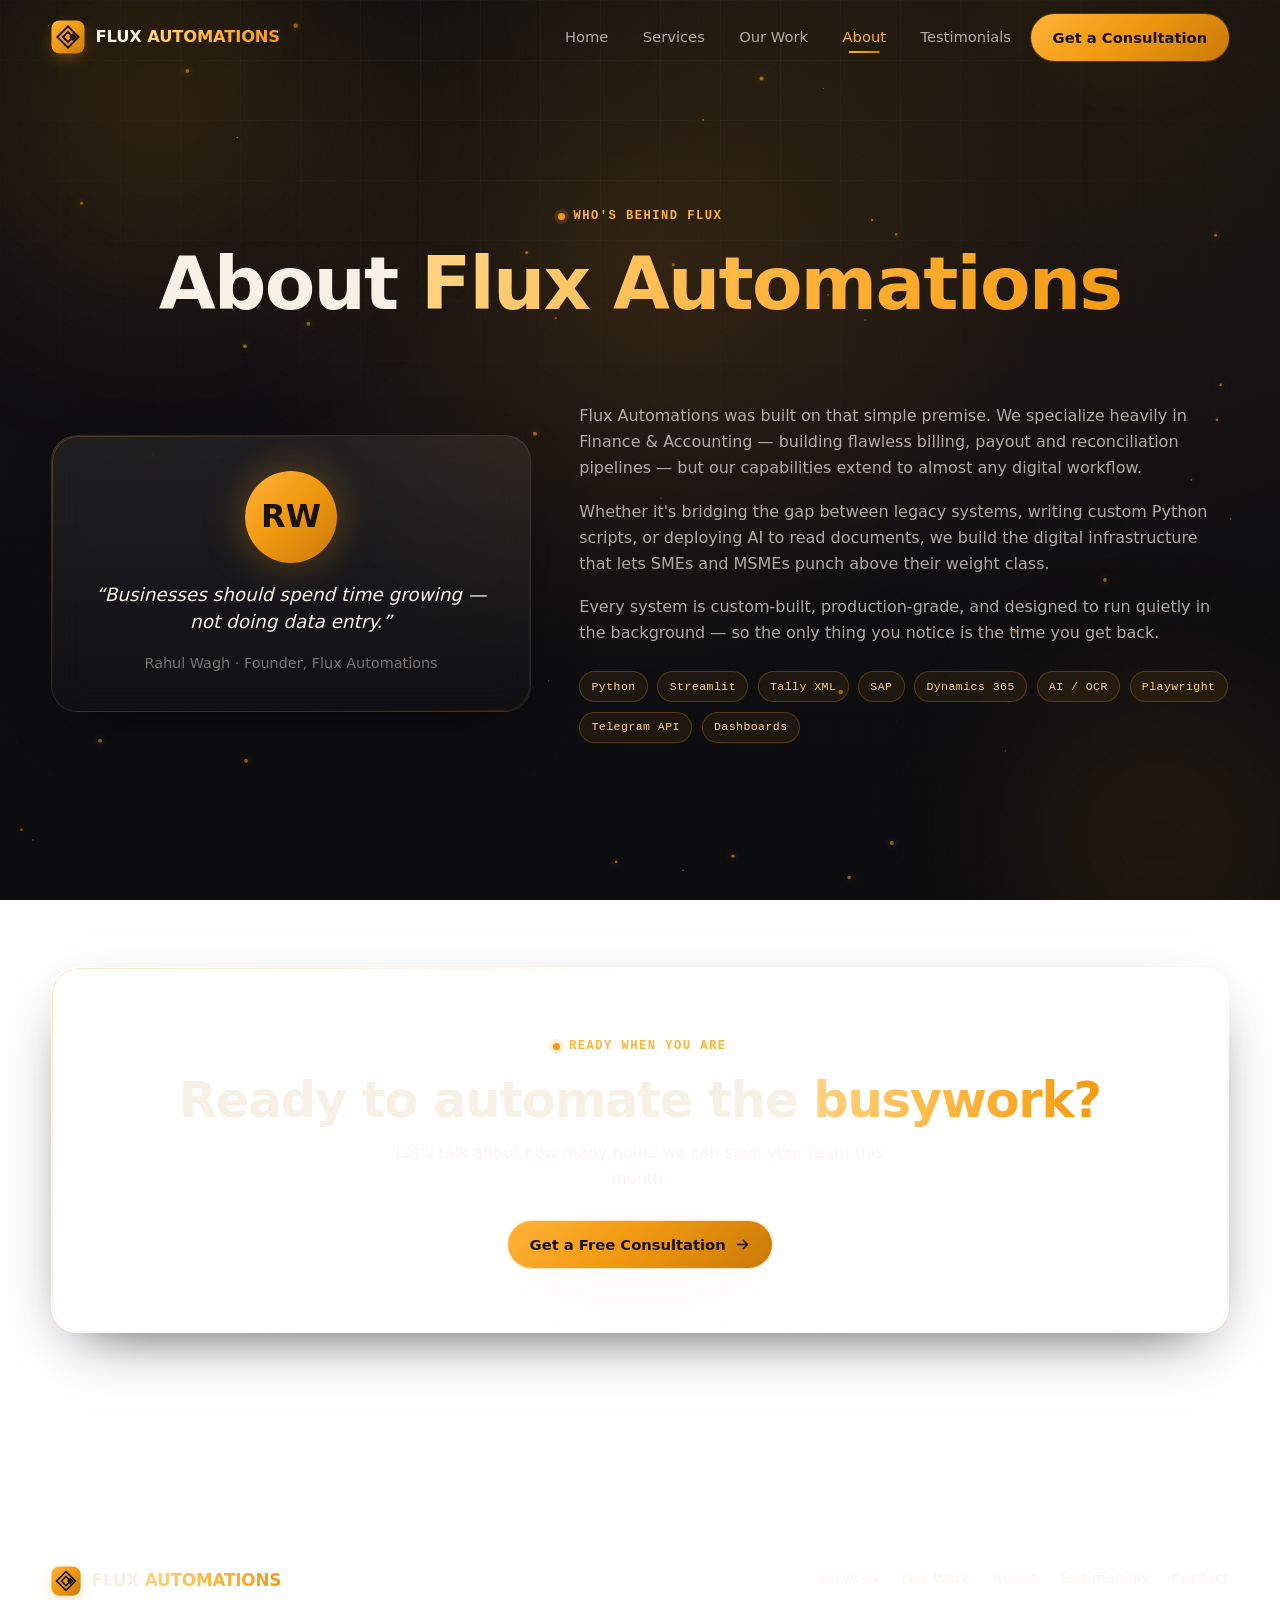
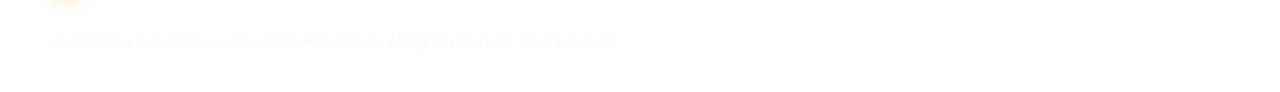
==== about.html @ fd895075 "Update website changes" ====
<!DOCTYPE html>
<html lang="en">
<head>
<meta charset="UTF-8">
<meta name="viewport" content="width=device-width, initial-scale=1.0">
<title>About | Flux Automations</title>
<meta name="description" content="Flux Automations builds finance and ERP automation for SMEs and MSMEs. Founded by Rahul Wagh, Mumbai.">
<meta name="theme-color" content="#0c0d0f">
<link rel="icon" type="image/png" href="assets/logo.png">
<link rel="stylesheet" href="assets/styles.css">
</head>
<body>
<svg width="0" height="0" style="position:absolute" aria-hidden="true">
  <defs>
    <linearGradient id="fluxGrad" x1="0%" y1="0%" x2="100%" y2="100%">
      <stop offset="0%" stop-color="#ffb238"/>
      <stop offset="45%" stop-color="#f29a11"/>
      <stop offset="100%" stop-color="#c97908"/>
    </linearGradient>
  </defs>
</svg>
<a class="skip-link" href="#main">Skip to content</a>

<div id="preloader" aria-hidden="true">
  <svg class="pre-mark" viewBox="0 0 160 160" role="img" aria-label="Flux loading">
    <path d="M80 12 L148 80 L80 148 L12 80 Z"></path>
    <path d="M80 44 L116 80 L80 116 L44 80 Z"></path>
    <path d="M116 62 L134 80 L116 98 L98 80 Z"></path>
  </svg>
</div>

<div class="bg-fx" aria-hidden="true">
  <div class="bg-grid"></div>
  <div class="bg-blob b1"></div>
  <div class="bg-blob b2"></div>
  <div class="bg-noise"></div>
</div>
<canvas id="embers" aria-hidden="true"></canvas>

<header class="nav">
  <div class="nav-inner">
    <a class="brand" href="index.html" aria-label="Flux Automations home">
      <svg class="mark-svg" viewBox="0 0 160 160" role="img" aria-label="Flux Automations mark">
        <rect x="2" y="2" width="156" height="156" rx="34" fill="url(#fluxGrad)"></rect>
        <g fill="none" stroke="#1a1205" stroke-width="9" stroke-linejoin="miter">
          <path d="M80 30 L130 80 L80 130 L30 80 Z"></path>
          <path d="M80 56 L104 80 L80 104 L56 80 Z"></path>
          <path d="M104 68 L116 80 L104 92 L92 80 Z"></path>
        </g>
      </svg>
      <span class="bn">FLUX <b>AUTOMATIONS</b></span>
    </a>
    <button class="nav-toggle" aria-label="Toggle menu" aria-expanded="false">
      <span></span><span></span><span></span>
    </button>
    <nav class="nav-links" aria-label="Primary">
      <a class="nl" href="index.html">Home</a>
      <a class="nl" href="services.html">Services</a>
      <a class="nl" href="work.html">Our Work</a>
      <a class="nl" href="about.html">About</a>
      <a class="nl" href="testimonials.html">Testimonials</a>
      <a class="btn btn-primary" data-magnetic href="contact.html">Get a Consultation</a>
    </nav>
  </div>
</header>

<main id="main">
  <section class="page-hero">
    <div class="container">
      <span class="eyebrow" data-reveal>Who's behind Flux</span>
      <h1 data-reveal>About <span class="grad-text">Flux Automations</span></h1>
    </div>
  </section>
  <section class="section" style="padding-top:1rem">
    <div class="container about-grid">
      <div class="glass tilt founder" data-reveal>
        <span class="spot"></span>
        <div class="avatar">RW</div>
        <p class="quote">&ldquo;Businesses should spend time growing — not doing data entry.&rdquo;</p>
        <p class="who">Rahul Wagh &middot; Founder, Flux Automations</p>
      </div>
      <div class="about-body" data-reveal data-delay="1">
        <p>Flux Automations was built on that simple premise. We specialize heavily in Finance &amp; Accounting — building flawless billing, payout and reconciliation pipelines — but our capabilities extend to almost any digital workflow.</p>
        <p>Whether it's bridging the gap between legacy systems, writing custom Python scripts, or deploying AI to read documents, we build the digital infrastructure that lets SMEs and MSMEs punch above their weight class.</p>
        <p>Every system is custom-built, production-grade, and designed to run quietly in the background — so the only thing you notice is the time you get back.</p>
        <div class="about-pills"><span class="chip">Python</span><span class="chip">Streamlit</span><span class="chip">Tally XML</span><span class="chip">SAP</span><span class="chip">Dynamics 365</span><span class="chip">AI / OCR</span><span class="chip">Playwright</span><span class="chip">Telegram API</span><span class="chip">Dashboards</span></div>
      </div>
    </div>
  </section>
  
<section class="section">
  <div class="container">
    <div class="glass tilt cta-strip" data-reveal>
      <span class="spot"></span>
      <span class="eyebrow">Ready when you are</span>
      <h2>Ready to automate the <span class="grad-text">busywork?</span></h2>
      <p>Let's talk about how many hours we can save your team this month.</p>
      <a class="btn btn-primary" data-magnetic href="contact.html">Get a Free Consultation <svg viewBox="0 0 24 24" fill="none" stroke="currentColor" stroke-width="2.2" stroke-linecap="round" stroke-linejoin="round"><path d="M5 12h14M13 6l6 6-6 6"/></svg></a>
    </div>
  </div>
</section>

</main>

<footer class="footer">
  <div class="container">
    <div class="footer-grid">
      <a class="brand" href="index.html">
        <svg class="mark-svg" viewBox="0 0 160 160" role="img" aria-label="Flux Automations mark">
        <rect x="2" y="2" width="156" height="156" rx="34" fill="url(#fluxGrad)"></rect>
        <g fill="none" stroke="#1a1205" stroke-width="9" stroke-linejoin="miter">
          <path d="M80 30 L130 80 L80 130 L30 80 Z"></path>
          <path d="M80 56 L104 80 L80 104 L56 80 Z"></path>
          <path d="M104 68 L116 80 L104 92 L92 80 Z"></path>
        </g>
      </svg>
        <span class="bn">FLUX <b>AUTOMATIONS</b></span>
      </a>
      <nav class="footer-links" aria-label="Footer">
        <a href="services.html">Services</a>
        <a href="work.html">Our Work</a>
        <a href="about.html">About</a>
        <a href="testimonials.html">Testimonials</a>
        <a href="contact.html">Contact</a>
      </nav>
    </div>
    <p class="footer-copy">&copy; 2026 Flux Automations. Proprietor: Rahul Wagh. All rights reserved. &middot; Mumbai, India</p>
  </div>
</footer>
<script src="assets/app.js"></script>
</body>
</html>
---- assets/styles.css ----
/* ============================================================
   FLUX AUTOMATIONS — shared design system
   Palette: strictly logo-led (amber #f29a11 + charcoal #2f3138 + cream)
   No frameworks, no external deps. Vanilla + composited animation only.
   ============================================================ */

:root {
  /* ink / charcoal stack */
  --ink-0: #0c0d0f;
  --ink-1: #131417;
  --ink-2: #1a1c20;
  --ink-3: #23262b;
  --charcoal: #2f3138;

  /* cream text */
  --cream: #f6f0e5;
  --cream-dim: rgba(246, 240, 229, 0.68);
  --cream-faint: rgba(246, 240, 229, 0.44);

  /* amber — the brand spine */
  --amber: #f29a11;
  --amber-bright: #ffb238;
  --amber-soft: #ffd384;
  --amber-deep: #c97908;
  --amber-ink: #1a1205;

  /* glass */
  --glass: rgba(255, 255, 255, 0.055);
  --glass-2: rgba(255, 255, 255, 0.085);
  --glass-3: rgba(255, 255, 255, 0.12);
  --glass-amber: rgba(242, 154, 17, 0.08);
  --border: rgba(255, 255, 255, 0.09);
  --border-amber: rgba(242, 154, 17, 0.26);
  --border-amber-hot: rgba(242, 154, 17, 0.55);

  /* gradients */
  --grad-amber: linear-gradient(135deg, var(--amber-bright) 0%, var(--amber) 45%, var(--amber-deep) 100%);
  --grad-text: linear-gradient(100deg, var(--amber-soft) 0%, var(--amber-bright) 55%, var(--amber) 100%);
  --grad-panel: linear-gradient(180deg, rgba(255, 255, 255, 0.07), rgba(255, 255, 255, 0.015));

  /* radii */
  --r-sm: 10px;
  --r-md: 18px;
  --r-lg: 26px;
  --r-xl: 36px;
  --r-pill: 999px;

  /* shadow */
  --sh-card: 0 22px 60px -30px rgba(0, 0, 0, 0.85);
  --sh-amber: 0 0 0 1px rgba(242, 154, 17, 0.22), 0 26px 60px -22px rgba(242, 154, 17, 0.4);
  --sh-glow: 0 0 40px rgba(242, 154, 17, 0.35);

  --ease: cubic-bezier(.16, 1, .3, 1);
  --ease-soft: cubic-bezier(.33, 1, .68, 1);

  --font-display: "SF Pro Display", "Segoe UI Variable", "Segoe UI", system-ui, Roboto, Helvetica, Arial, sans-serif;
  --font-body: system-ui, "Segoe UI", Roboto, Helvetica, Arial, sans-serif;
  --font-mono: "SF Mono", "Cascadia Code", "Roboto Mono", Consolas, monospace;

  --mx: 50vw;
  --my: 30vh;
  --scroll: 0;
}

*, *::before, *::after { box-sizing: border-box; margin: 0; padding: 0; }

html { scroll-behavior: smooth; }

body {
  min-height: 100dvh;
  font-family: var(--font-body);
  color: var(--cream);
  line-height: 1.62;
  -webkit-font-smoothing: antialiased;
  -moz-osx-font-smoothing: grayscale;
  overflow-x: hidden;
  cursor: none;
  background:
    radial-gradient(680px circle at var(--mx) var(--my), rgba(242, 154, 17, 0.13), transparent 60%),
    radial-gradient(1200px circle at 82% -4%, rgba(242, 154, 17, 0.10), transparent 55%),
    linear-gradient(180deg, var(--ink-0) 0%, #100f12 40%, var(--ink-0) 100%);
  background-attachment: fixed;
}

img { max-width: 100%; display: block; }
a { color: inherit; text-decoration: none; }
ul { list-style: none; }
button { font: inherit; cursor: none; border: none; background: none; color: inherit; }

:focus-visible { outline: 2px solid var(--amber); outline-offset: 3px; border-radius: 6px; }

@media (hover: none), (pointer: coarse) {
  body, button, a { cursor: auto; }
}

::selection { background: rgba(242, 154, 17, 0.32); color: #fff; }

/* ---------- background field ---------- */
.bg-fx { position: fixed; inset: 0; z-index: -2; overflow: hidden; pointer-events: none; }
.bg-grid {
  position: absolute; inset: 0;
  background-image:
    linear-gradient(rgba(255, 255, 255, 0.028) 1px, transparent 1px),
    linear-gradient(90deg, rgba(255, 255, 255, 0.028) 1px, transparent 1px);
  background-size: 60px 60px;
  -webkit-mask-image: radial-gradient(ellipse 90% 70% at 50% 4%, #000 14%, transparent 80%);
  mask-image: radial-gradient(ellipse 90% 70% at 50% 4%, #000 14%, transparent 80%);
}
.bg-noise {
  position: absolute; inset: 0; opacity: 0.06; mix-blend-mode: soft-light;
  background-image: radial-gradient(rgba(255, 255, 255, 0.6) 0.6px, transparent 0.7px);
  background-size: 11px 11px;
}
.bg-blob {
  position: absolute; border-radius: 50%; filter: blur(80px); opacity: 0.5;
  background: radial-gradient(circle, rgba(242, 154, 17, 0.4), transparent 70%);
  transform: translateY(calc(var(--scroll) * -60px));
}
.bg-blob.b1 { width: 560px; height: 560px; top: -180px; left: -120px; }
.bg-blob.b2 { width: 440px; height: 440px; bottom: -160px; right: -100px; opacity: 0.35; }

/* embers canvas */
#embers { position: fixed; inset: 0; z-index: -1; pointer-events: none; }

/* ---------- custom cursor ---------- */
.cursor-dot, .cursor-ring {
  position: fixed; top: 0; left: 0; pointer-events: none; z-index: 9999;
  opacity: 0; will-change: transform;
  transition: opacity .25s var(--ease), width .25s var(--ease), height .25s var(--ease),
              border-color .25s var(--ease), background .25s var(--ease);
}
.cursor-dot {
  width: 8px; height: 8px; margin: -4px 0 0 -4px; border-radius: 50%;
  background: var(--amber-soft); box-shadow: 0 0 16px rgba(242, 154, 17, 0.9);
}
.cursor-ring {
  width: 42px; height: 42px; margin: -21px 0 0 -21px; border-radius: 50%;
  border: 1px solid rgba(242, 154, 17, 0.45);
  background: radial-gradient(circle, rgba(242, 154, 17, 0.1), transparent 70%);
  backdrop-filter: blur(2px);
}
.cursor-on .cursor-dot, .cursor-on .cursor-ring { opacity: 1; }
.cursor-hover .cursor-ring {
  width: 68px; height: 68px; margin: -34px 0 0 -34px;
  border-color: var(--border-amber-hot);
  background: radial-gradient(circle, rgba(242, 154, 17, 0.18), transparent 70%);
}
.cursor-press .cursor-ring { width: 34px; height: 34px; margin: -17px 0 0 -17px; }

/* ---------- preloader ---------- */
#preloader {
  position: fixed; inset: 0; z-index: 10000; display: grid; place-items: center;
  background: var(--ink-0); transition: opacity .7s var(--ease), visibility .7s;
}
#preloader.done { opacity: 0; visibility: hidden; }
.pre-mark { width: 96px; height: 96px; }
.pre-mark path { fill: none; stroke: var(--amber); stroke-width: 7; stroke-linejoin: miter;
  stroke-dasharray: 600; stroke-dashoffset: 600; animation: draw 1.4s var(--ease) forwards; }
.pre-mark path:nth-child(2) { animation-delay: .18s; }
.pre-mark path:nth-child(3) { animation-delay: .34s; }
@keyframes draw { to { stroke-dashoffset: 0; } }

/* ---------- skip link ---------- */
.skip-link {
  position: absolute; left: -999px; top: 0; z-index: 10001;
  background: var(--amber); color: var(--amber-ink); padding: .7rem 1.2rem;
  border-radius: 0 0 8px 0; font-weight: 800;
}
.skip-link:focus { left: 0; }

/* ---------- nav ---------- */
.nav {
  position: fixed; top: 0; left: 0; right: 0; z-index: 900;
  transition: transform .45s var(--ease), background .4s var(--ease), backdrop-filter .4s var(--ease), border-color .4s;
  border-bottom: 1px solid transparent;
}
.nav.scrolled {
  background: rgba(12, 13, 15, 0.62);
  backdrop-filter: blur(18px) saturate(140%);
  -webkit-backdrop-filter: blur(18px) saturate(140%);
  border-bottom-color: var(--border);
}
.nav.hide { transform: translateY(-110%); }
.nav-inner {
  width: 92%; max-width: 1200px; margin: 0 auto;
  height: 74px; display: flex; align-items: center; justify-content: space-between;
}
.brand { display: flex; align-items: center; gap: .65rem; font-family: var(--font-display); font-weight: 800; letter-spacing: -.01em; }
.brand .mark-svg { width: 34px; height: 34px; border-radius: 9px; box-shadow: 0 6px 18px -6px rgba(242, 154, 17, .6); flex: 0 0 auto; }
.footer .brand .mark-svg { width: 30px; height: 30px; }
.brand .bn { font-size: 1.02rem; }
.brand .bn b { background: var(--grad-text); -webkit-background-clip: text; background-clip: text; color: transparent; }
.nav-links { display: flex; align-items: center; gap: .35rem; }
.nav-links a.nl {
  position: relative; padding: .5rem .9rem; border-radius: var(--r-pill);
  font-size: .92rem; color: var(--cream-dim); font-weight: 500;
  transition: color .25s var(--ease), background .25s var(--ease);
}
.nav-links a.nl::after {
  content: ""; position: absolute; left: 50%; bottom: 4px; width: 0; height: 2px;
  background: var(--grad-amber); border-radius: 2px; transform: translateX(-50%);
  transition: width .3s var(--ease);
}
.nav-links a.nl:hover { color: var(--cream); }
.nav-links a.nl:hover::after, .nav-links a.nl.active::after { width: 42%; }
.nav-links a.nl.active { color: var(--amber-bright); }

.btn {
  display: inline-flex; align-items: center; justify-content: center; gap: .5rem;
  font-weight: 700; border-radius: var(--r-pill); padding: .72rem 1.35rem;
  font-size: .92rem; position: relative; will-change: transform;
  transition: transform .25s var(--ease), box-shadow .3s var(--ease), background .3s var(--ease);
}
.btn-primary { background: var(--grad-amber); color: var(--amber-ink); box-shadow: var(--sh-amber); }
.btn-primary:hover { box-shadow: 0 0 0 1px rgba(242, 154, 17, .4), 0 30px 70px -20px rgba(242, 154, 17, .65); }
.btn-ghost { background: var(--glass); border: 1px solid var(--border-amber); color: var(--cream);
  backdrop-filter: blur(10px); -webkit-backdrop-filter: blur(10px); }
.btn-ghost:hover { background: var(--glass-2); border-color: var(--border-amber-hot); }
.btn svg { width: 17px; height: 17px; }

.nav-toggle { display: none; width: 44px; height: 44px; border-radius: 12px;
  border: 1px solid var(--border); background: var(--glass); position: relative; }
.nav-toggle span { position: absolute; left: 11px; right: 11px; height: 2px; background: var(--cream);
  border-radius: 2px; transition: transform .3s var(--ease), opacity .3s var(--ease); }
.nav-toggle span:nth-child(1) { top: 15px; }
.nav-toggle span:nth-child(2) { top: 21px; }
.nav-toggle span:nth-child(3) { top: 27px; }
.nav-toggle.open span:nth-child(1) { transform: translateY(6px) rotate(45deg); }
.nav-toggle.open span:nth-child(2) { opacity: 0; }
.nav-toggle.open span:nth-child(3) { transform: translateY(-6px) rotate(-45deg); }

/* ---------- layout helpers ---------- */
.container { width: 92%; max-width: 1200px; margin: 0 auto; }
.section { position: relative; padding: 7rem 0; }
main { padding-top: 74px; }

.eyebrow {
  display: inline-flex; align-items: center; gap: .55rem; font-family: var(--font-mono);
  font-size: .76rem; font-weight: 600; letter-spacing: .12em; text-transform: uppercase;
  color: var(--amber-bright); margin-bottom: 1.1rem;
}
.eyebrow::before { content: ""; width: 7px; height: 7px; border-radius: 50%;
  background: var(--amber); box-shadow: 0 0 0 4px rgba(242, 154, 17, .16); }

h1, h2, h3, h4 { font-family: var(--font-display); line-height: 1.08; font-weight: 800; letter-spacing: -.025em; }
h1 { font-size: clamp(2.6rem, 6vw, 5rem); }
h2 { font-size: clamp(2rem, 4vw, 3.1rem); }
h3 { font-size: 1.3rem; font-weight: 700; letter-spacing: -.01em; }
p { color: var(--cream-dim); }
.grad-text { background: var(--grad-text); -webkit-background-clip: text; background-clip: text; color: transparent; }
.lede { font-size: clamp(1.05rem, 1.6vw, 1.25rem); color: var(--cream-dim); max-width: 640px; }
.section-head { max-width: 680px; margin-bottom: 3.5rem; }
.section-head.center { margin: 0 auto 3.5rem; text-align: center; }

/* ---------- glass card ---------- */
.glass {
  position: relative; background: var(--grad-panel); border: 1px solid var(--border);
  border-radius: var(--r-lg); backdrop-filter: blur(16px) saturate(130%);
  -webkit-backdrop-filter: blur(16px) saturate(130%); box-shadow: var(--sh-card);
  overflow: hidden;
}
.glass::before {
  content: ""; position: absolute; inset: 0; border-radius: inherit; padding: 1px; pointer-events: none;
  background: linear-gradient(135deg, rgba(242, 154, 17, .35), transparent 40%, transparent 70%, rgba(242, 154, 17, .18));
  -webkit-mask: linear-gradient(#000 0 0) content-box, linear-gradient(#000 0 0);
  -webkit-mask-composite: xor; mask-composite: exclude; opacity: .8;
}
/* spotlight that follows cursor inside card */
.glass .spot {
  position: absolute; inset: 0; border-radius: inherit; opacity: 0; pointer-events: none;
  background: radial-gradient(360px circle at var(--lx, 50%) var(--ly, 50%), rgba(242, 154, 17, .16), transparent 60%);
  transition: opacity .4s var(--ease);
}
.glass:hover .spot { opacity: 1; }

/* tilt wrapper */
.tilt { transform-style: preserve-3d; transition: transform .4s var(--ease); will-change: transform; }

/* ---------- reveal ---------- */
[data-reveal] { opacity: 0; transform: translateY(26px); transition: opacity .8s var(--ease), transform .8s var(--ease); }
[data-reveal].in { opacity: 1; transform: none; }
[data-reveal][data-delay="1"] { transition-delay: .08s; }
[data-reveal][data-delay="2"] { transition-delay: .16s; }
[data-reveal][data-delay="3"] { transition-delay: .24s; }
[data-reveal][data-delay="4"] { transition-delay: .32s; }

/* ---------- footer ---------- */
.footer { border-top: 1px solid var(--border); padding: 3.5rem 0 2.5rem; margin-top: 4rem; position: relative; }
.footer-grid { display: flex; flex-wrap: wrap; gap: 2rem; justify-content: space-between; align-items: flex-start; }
.footer .brand .bn { font-size: 1.05rem; }
.footer-links { display: flex; flex-wrap: wrap; gap: 1.4rem; }
.footer-links a { color: var(--cream-dim); font-size: .92rem; transition: color .25s; }
.footer-links a:hover { color: var(--amber-bright); }
.footer-copy { margin-top: 2.2rem; color: var(--cream-faint); font-size: .82rem; }

/* ---------- chips ---------- */
.chip { display: inline-flex; align-items: center; gap: .4rem; font-family: var(--font-mono);
  font-size: .72rem; letter-spacing: .04em; padding: .32rem .7rem; border-radius: var(--r-pill);
  background: var(--glass-amber); border: 1px solid var(--border-amber); color: var(--amber-soft); }

/* ---------- page hero (inner pages) ---------- */
.page-hero { padding: 8rem 0 4rem; text-align: center; }
.page-hero h1 { font-size: clamp(2.6rem, 7vw, 4.6rem); }
.page-hero .lede { margin: 1.4rem auto 0; }

/* ---------- responsive ---------- */
@media (max-width: 860px) {
  .nav-toggle { display: block; }
  .nav-links {
    position: fixed; inset: 74px 0 auto 0; flex-direction: column; gap: .25rem;
    padding: 1.2rem 6%; background: rgba(12, 13, 15, 0.95);
    backdrop-filter: blur(20px); -webkit-backdrop-filter: blur(20px);
    border-bottom: 1px solid var(--border);
    transform: translateY(-12px); opacity: 0; pointer-events: none;
    transition: transform .35s var(--ease), opacity .35s var(--ease);
  }
  .nav-links.open { transform: none; opacity: 1; pointer-events: auto; }
  .nav-links a.nl { width: 100%; padding: .85rem 1rem; }
  .nav-links .btn { width: 100%; margin-top: .5rem; }
  .section { padding: 4.5rem 0; }
}

@media (prefers-reduced-motion: reduce) {
  *, *::before, *::after { animation-duration: .01ms !important; animation-iteration-count: 1 !important;
    transition-duration: .01ms !important; scroll-behavior: auto !important; }
  [data-reveal] { opacity: 1; transform: none; }
}

/* ============================================================
   PAGE-SPECIFIC BLOCKS
   ============================================================ */

/* ---------- HOME hero ---------- */
.hero { position: relative; padding: 9.5rem 0 5rem; }
.hero-grid { display: grid; grid-template-columns: 1.05fr .95fr; gap: 3.5rem; align-items: center; }
.hero h1 .line { display: block; overflow: hidden; }
.hero h1 .line > span { display: block; transform: translateY(105%); animation: rise .9s var(--ease) forwards; }
.hero h1 .line:nth-child(2) > span { animation-delay: .12s; }
.hero h1 .line:nth-child(3) > span { animation-delay: .24s; }
@keyframes rise { to { transform: none; } }
.hero .lede { margin: 1.6rem 0 2.2rem; }
.hero-cta { display: flex; flex-wrap: wrap; gap: .9rem; align-items: center; }
.hero-note { margin-top: 1.6rem; font-size: .86rem; color: var(--cream-faint); display: flex; align-items: center; gap: .5rem; }
.hero-note::before { content: ""; width: 6px; height: 6px; border-radius: 50%; background: #36d07a; box-shadow: 0 0 10px #36d07a; }

/* pipeline panel */
.pipe { padding: 1.6rem; }
.pipe-top { display: flex; align-items: center; justify-content: space-between; margin-bottom: 1.3rem; }
.pipe-top .dotrow { display: flex; gap: .4rem; }
.pipe-top .dotrow i { width: 11px; height: 11px; border-radius: 50%; display: block; background: var(--ink-3); }
.pipe-top .dotrow i:first-child { background: var(--amber); }
.pipe-live { font-family: var(--font-mono); font-size: .74rem; color: var(--amber-soft); display: flex; align-items: center; gap: .4rem; }
.pipe-live::before { content: ""; width: 7px; height: 7px; border-radius: 50%; background: var(--amber); box-shadow: 0 0 8px var(--amber); animation: pulse 1.6s infinite; }
@keyframes pulse { 0%, 100% { opacity: 1; } 50% { opacity: .3; } }
.pipe-flow { display: flex; flex-direction: column; gap: .7rem; }
.pipe-row { display: flex; gap: .7rem; }
.pipe-node { flex: 1; display: flex; align-items: center; gap: .6rem; padding: .7rem .85rem; border-radius: var(--r-md);
  background: var(--glass); border: 1px solid var(--border); font-size: .85rem; }
.pipe-node .ic { width: 30px; height: 30px; border-radius: 9px; display: grid; place-items: center; background: var(--glass-amber); color: var(--amber-bright); flex: 0 0 auto; }
.pipe-engine { text-align: center; padding: .85rem; border-radius: var(--r-md); background: var(--grad-amber); color: var(--amber-ink); font-weight: 800; font-family: var(--font-mono); letter-spacing: .05em; box-shadow: var(--sh-glow); }
.pipe-stats { display: flex; gap: .7rem; margin-top: .3rem; }
.pipe-stat { flex: 1; text-align: center; padding: .7rem; border-radius: var(--r-md); background: var(--glass); border: 1px solid var(--border); }
.pipe-stat b { display: block; font-size: 1.25rem; font-family: var(--font-display); color: var(--amber-bright); }
.pipe-stat span { font-size: .72rem; color: var(--cream-faint); }

/* stat band */
.stats-band { display: grid; grid-template-columns: repeat(4, 1fr); gap: 1.2rem; }
.stat-card { padding: 1.8rem 1.4rem; text-align: center; }
.stat-card .num { font-family: var(--font-display); font-size: clamp(2rem, 4vw, 2.8rem); font-weight: 800; color: var(--amber-bright); }
.stat-card .lbl { color: var(--cream-dim); font-size: .9rem; margin-top: .3rem; }

/* services grid */
.svc-grid { display: grid; grid-template-columns: repeat(auto-fit, minmax(280px, 1fr)); gap: 1.4rem; }
.svc-card { padding: 1.8rem; }
.svc-ic { width: 52px; height: 52px; border-radius: 14px; display: grid; place-items: center;
  background: var(--glass-amber); border: 1px solid var(--border-amber); color: var(--amber-bright); margin-bottom: 1.1rem; }
.svc-ic svg { width: 26px; height: 26px; }
.svc-card h3 { margin-bottom: .55rem; }
.svc-card p { font-size: .95rem; }
.svc-card .more { display: inline-flex; align-items: center; gap: .4rem; margin-top: 1.1rem;
  font-family: var(--font-mono); font-size: .8rem; color: var(--amber-bright); }
.svc-card .more svg { width: 15px; height: 15px; transition: transform .3s var(--ease); }
.svc-card:hover .more svg { transform: translateX(4px); }

/* work / case studies */
.work-list { display: flex; flex-direction: column; gap: 1.6rem; }
.work-card { display: grid; grid-template-columns: 90px 1fr; gap: 1.6rem; padding: 2rem; }
.work-card .idx { font-family: var(--font-mono); font-size: 2.6rem; font-weight: 800; color: transparent;
  -webkit-text-stroke: 1.4px var(--border-amber-hot); }
.work-tags { display: flex; flex-wrap: wrap; gap: .5rem; margin-bottom: 1rem; }
.work-card h3 { font-size: 1.5rem; margin-bottom: 1rem; }
.work-block { margin-top: .9rem; }
.work-block .k { font-family: var(--font-mono); font-size: .72rem; letter-spacing: .1em; text-transform: uppercase; color: var(--amber-bright); display: block; margin-bottom: .35rem; }
.work-block p { font-size: .95rem; }
.work-card .demo { display: inline-flex; align-items: center; gap: .45rem; margin-top: 1.1rem; color: var(--amber-bright); font-family: var(--font-mono); font-size: .82rem; }

/* about */
.about-grid { display: grid; grid-template-columns: .85fr 1.15fr; gap: 3rem; align-items: center; }
.founder { padding: 2.2rem; text-align: center; }
.founder .avatar { width: 92px; height: 92px; border-radius: 50%; margin: 0 auto 1.1rem; display: grid; place-items: center;
  background: var(--grad-amber); color: var(--amber-ink); font-family: var(--font-display); font-weight: 800; font-size: 2rem; box-shadow: var(--sh-glow); }
.founder .quote { font-size: 1.15rem; font-style: italic; color: var(--cream); margin: 1rem 0; line-height: 1.5; }
.founder .who { color: var(--cream-faint); font-size: .9rem; }
.about-body p + p { margin-top: 1.1rem; }
.about-pills { display: flex; flex-wrap: wrap; gap: .6rem; margin-top: 1.6rem; }

/* contact */
.contact-grid { display: grid; grid-template-columns: 1fr 1fr; gap: 2.4rem; }
.field { margin-bottom: 1.1rem; }
.field label { display: block; font-size: .82rem; font-family: var(--font-mono); letter-spacing: .05em;
  text-transform: uppercase; color: var(--cream-dim); margin-bottom: .5rem; }
.field input, .field textarea {
  width: 100%; padding: .9rem 1rem; border-radius: var(--r-md); color: var(--cream);
  background: rgba(255, 255, 255, 0.04); border: 1px solid var(--border); font: inherit;
  transition: border-color .25s var(--ease), background .25s var(--ease); cursor: none;
}
.field input:focus, .field textarea:focus { outline: none; border-color: var(--border-amber-hot); background: rgba(255, 255, 255, 0.06); }
.field textarea { min-height: 130px; resize: vertical; }
.contact-card { padding: 2.2rem; }
.contact-line { display: flex; align-items: center; gap: .9rem; padding: 1rem 0; border-bottom: 1px solid var(--border); }
.contact-line:last-child { border-bottom: none; }
.contact-line .ic { width: 44px; height: 44px; border-radius: 12px; display: grid; place-items: center;
  background: var(--glass-amber); border: 1px solid var(--border-amber); color: var(--amber-bright); flex: 0 0 auto; }
.contact-line .ic svg { width: 20px; height: 20px; }
.contact-line .ct b { display: block; }
.contact-line .ct span { color: var(--cream-faint); font-size: .85rem; }

/* testimonials — blank state */
.empty-stage { min-height: 52vh; display: grid; place-items: center; text-align: center; }
.empty-card { padding: 3.5rem 2.6rem; max-width: 560px; }
.empty-orb { width: 96px; height: 96px; margin: 0 auto 1.6rem; border-radius: 50%; position: relative; display: grid; place-items: center;
  background: var(--glass-amber); border: 1px solid var(--border-amber); }
.empty-orb::after { content: ""; position: absolute; inset: -8px; border-radius: 50%; border: 1px dashed var(--border-amber);
  animation: spin 14s linear infinite; }
@keyframes spin { to { transform: rotate(360deg); } }
.empty-orb svg { width: 40px; height: 40px; color: var(--amber-bright); }
.testi-skeleton { display: grid; grid-template-columns: repeat(auto-fit, minmax(260px, 1fr)); gap: 1.4rem; margin-top: 3rem; }
.skel { padding: 1.6rem; opacity: .55; }
.skel .bar { height: 11px; border-radius: 6px; background: var(--glass-3); margin-bottom: .7rem; }
.skel .bar.w70 { width: 70%; } .skel .bar.w90 { width: 90%; } .skel .bar.w50 { width: 50%; }
.skel .who { display: flex; align-items: center; gap: .7rem; margin-top: 1.4rem; }
.skel .who i { width: 38px; height: 38px; border-radius: 50%; background: var(--glass-3); display: block; }

/* CTA strip */
.cta-strip { text-align: center; padding: 4rem 2rem; }
.cta-strip h2 { margin-bottom: .8rem; }
.cta-strip p { max-width: 520px; margin: 0 auto 1.8rem; }

@media (max-width: 940px) {
  .hero-grid, .about-grid, .contact-grid { grid-template-columns: 1fr; }
  .stats-band { grid-template-columns: repeat(2, 1fr); }
  .work-card { grid-template-columns: 1fr; gap: .8rem; }
}
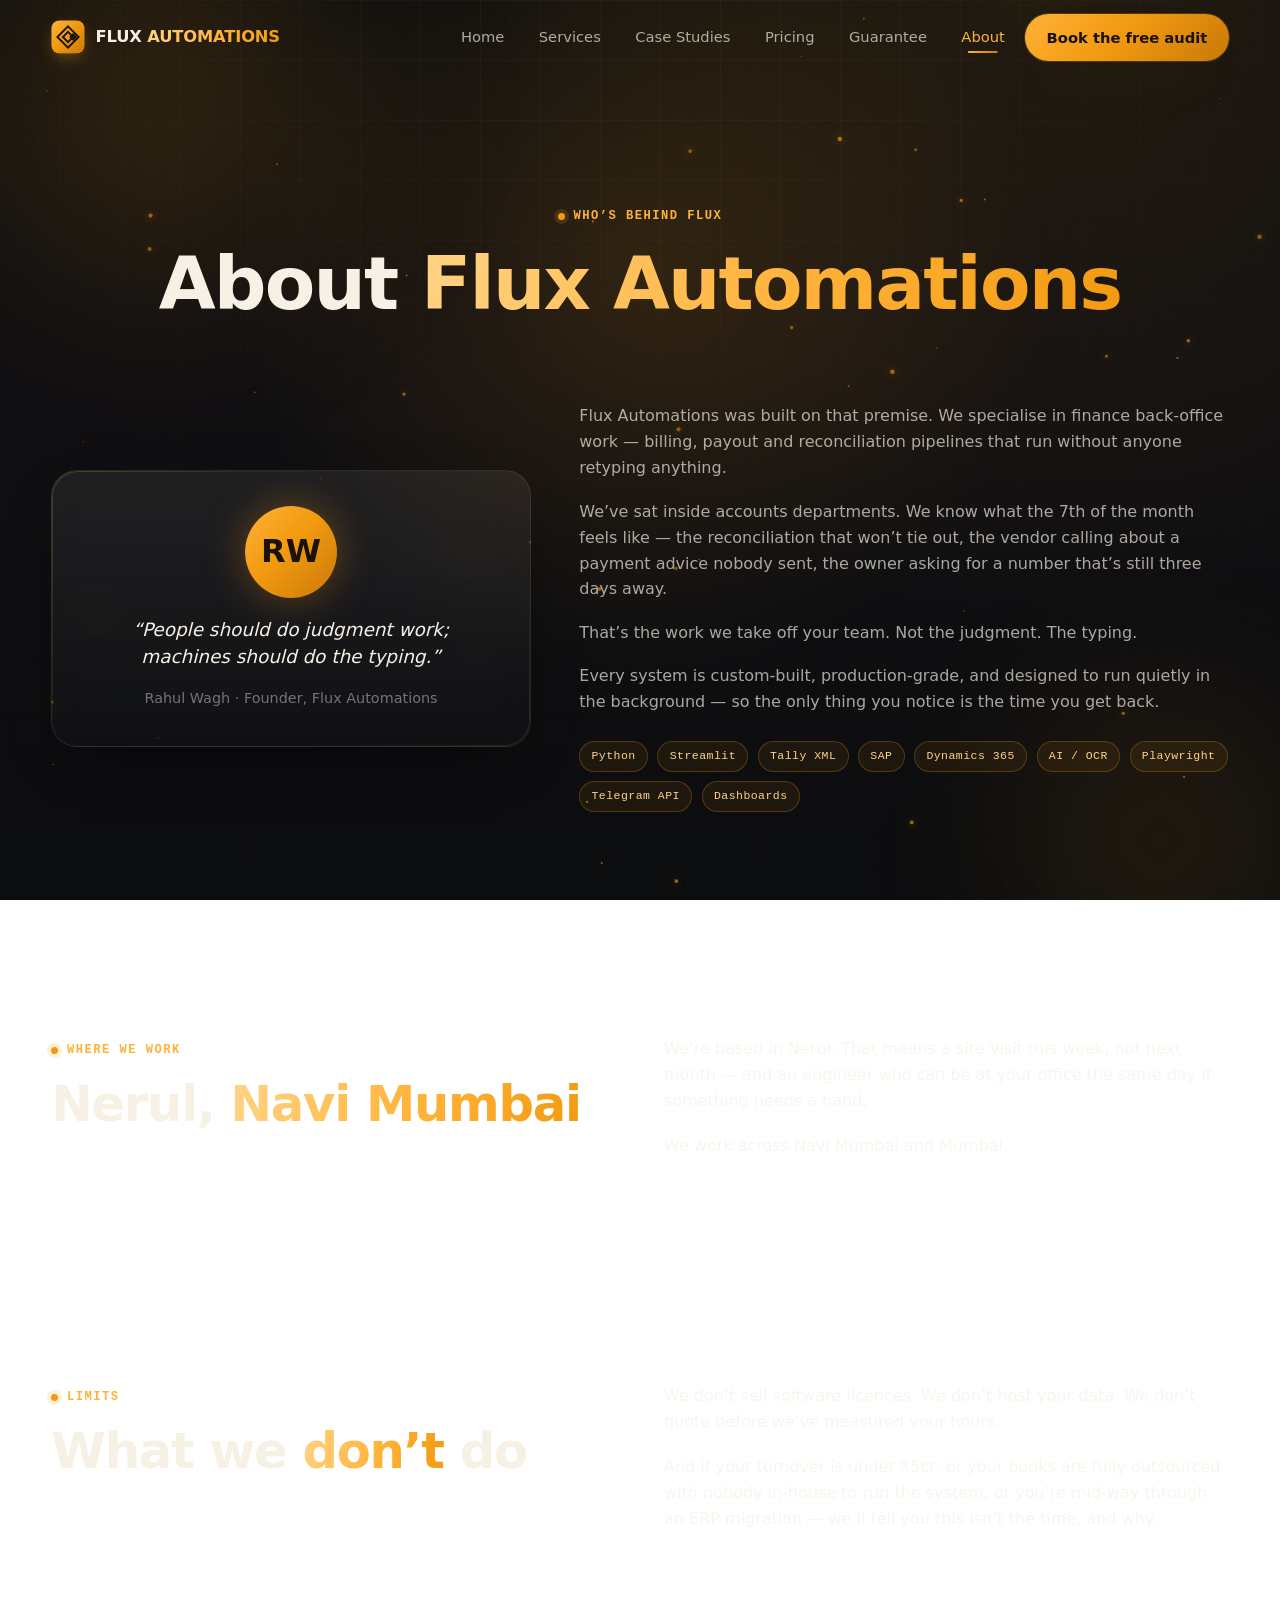
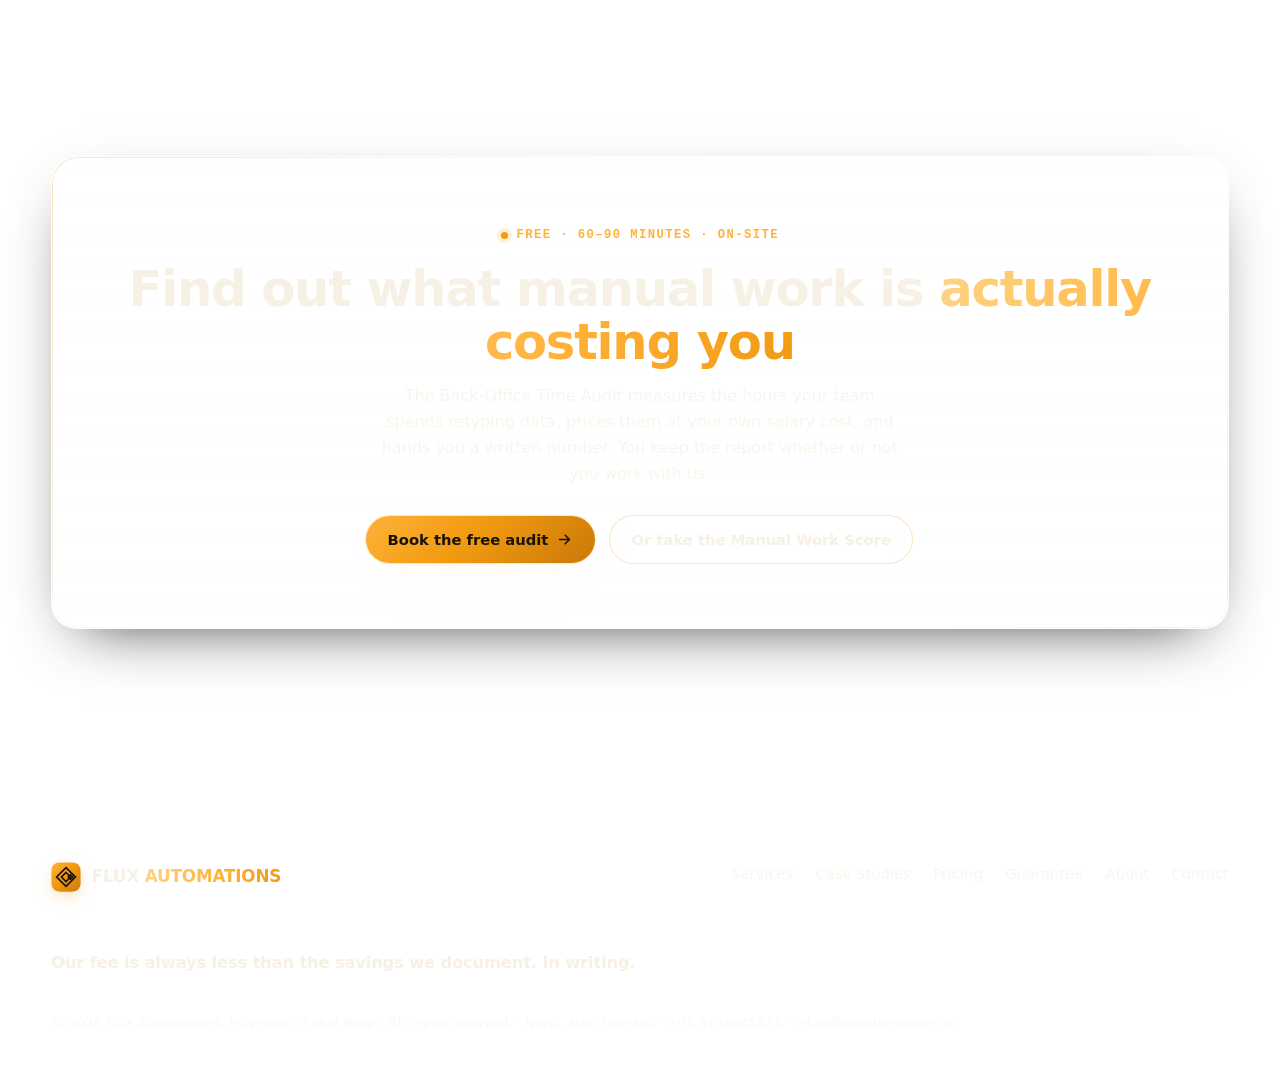
==== commit 2e8dc7dc: "Update website changes" ====
--- a/about.html
+++ b/about.html
@@ -3,9 +3,14 @@
 <head>
 <meta charset="UTF-8">
 <meta name="viewport" content="width=device-width, initial-scale=1.0">
-<title>About | Flux Automations</title>
-<meta name="description" content="Flux Automations builds finance and ERP automation for SMEs and MSMEs. Founded by Rahul Wagh, Mumbai.">
+<title>About Flux Automations &mdash; Nerul, Navi Mumbai</title>
+<meta name="description" content="Flux Automations builds finance back-office automation for owner-led SMEs in Navi Mumbai and Mumbai. Based in Nerul. Founded by Rahul Wagh.">
 <meta name="theme-color" content="#0c0d0f">
+<meta property="og:type" content="website">
+<meta property="og:title" content="About Flux Automations — Nerul, Navi Mumbai">
+<meta property="og:description" content="Finance back-office automation for owner-led SMEs in Navi Mumbai and Mumbai. Based in Nerul.">
+<meta property="og:image" content="assets/logo.png">
+<meta name="twitter:card" content="summary_large_image">
 <link rel="icon" type="image/png" href="assets/logo.png">
 <link rel="stylesheet" href="assets/styles.css">
 </head>
@@ -56,10 +61,11 @@
     <nav class="nav-links" aria-label="Primary">
       <a class="nl" href="index.html">Home</a>
       <a class="nl" href="services.html">Services</a>
-      <a class="nl" href="work.html">Our Work</a>
+      <a class="nl" href="work.html">Case Studies</a>
+      <a class="nl" href="pricing.html">Pricing</a>
+      <a class="nl" href="guarantee.html">Guarantee</a>
       <a class="nl" href="about.html">About</a>
-      <a class="nl" href="testimonials.html">Testimonials</a>
-      <a class="btn btn-primary" data-magnetic href="contact.html">Get a Consultation</a>
+      <a class="btn btn-primary" data-magnetic href="contact.html">Book the free audit</a>
     </nav>
   </div>
 </header>
@@ -67,35 +73,73 @@
 <main id="main">
   <section class="page-hero">
     <div class="container">
-      <span class="eyebrow" data-reveal>Who's behind Flux</span>
+      <span class="eyebrow" data-reveal>Who&rsquo;s behind Flux</span>
       <h1 data-reveal>About <span class="grad-text">Flux Automations</span></h1>
     </div>
   </section>
+
   <section class="section" style="padding-top:1rem">
     <div class="container about-grid">
       <div class="glass tilt founder" data-reveal>
         <span class="spot"></span>
+        <!-- TODO: replace initials block with a photograph of Rahul (assets/rahul.jpg) -->
         <div class="avatar">RW</div>
-        <p class="quote">&ldquo;Businesses should spend time growing — not doing data entry.&rdquo;</p>
+        <p class="quote">&ldquo;People should do judgment work; machines should do the typing.&rdquo;</p>
         <p class="who">Rahul Wagh &middot; Founder, Flux Automations</p>
       </div>
       <div class="about-body" data-reveal data-delay="1">
-        <p>Flux Automations was built on that simple premise. We specialize heavily in Finance &amp; Accounting — building flawless billing, payout and reconciliation pipelines — but our capabilities extend to almost any digital workflow.</p>
-        <p>Whether it's bridging the gap between legacy systems, writing custom Python scripts, or deploying AI to read documents, we build the digital infrastructure that lets SMEs and MSMEs punch above their weight class.</p>
-        <p>Every system is custom-built, production-grade, and designed to run quietly in the background — so the only thing you notice is the time you get back.</p>
+        <p>Flux Automations was built on that premise. We specialise in finance back-office work &mdash; billing, payout and reconciliation pipelines that run without anyone retyping anything.</p>
+        <p>We&rsquo;ve sat inside accounts departments. We know what the 7th of the month feels like &mdash; the reconciliation that won&rsquo;t tie out, the vendor calling about a payment advice nobody sent, the owner asking for a number that&rsquo;s still three days away.</p>
+        <p>That&rsquo;s the work we take off your team. Not the judgment. The typing.</p>
+        <p>Every system is custom-built, production-grade, and designed to run quietly in the background &mdash; so the only thing you notice is the time you get back.</p>
         <div class="about-pills"><span class="chip">Python</span><span class="chip">Streamlit</span><span class="chip">Tally XML</span><span class="chip">SAP</span><span class="chip">Dynamics 365</span><span class="chip">AI / OCR</span><span class="chip">Playwright</span><span class="chip">Telegram API</span><span class="chip">Dashboards</span></div>
       </div>
     </div>
   </section>
-  
+
+  <!-- WHERE WE WORK -->
+  <section class="section">
+    <div class="container">
+      <div class="split">
+        <div class="col" data-reveal>
+          <span class="eyebrow">Where we work</span>
+          <h2>Nerul, <span class="grad-text">Navi Mumbai</span></h2>
+        </div>
+        <div class="col" data-reveal data-delay="1">
+          <p>We&rsquo;re based in Nerul. That means a site visit this week, not next month &mdash; and an engineer who can be at your office the same day if something needs a hand.</p>
+          <p style="margin-top:1.2rem">We work across Navi Mumbai and Mumbai.</p>
+        </div>
+      </div>
+    </div>
+  </section>
+
+  <!-- WHAT WE DON'T DO -->
+  <section class="section">
+    <div class="container">
+      <div class="split">
+        <div class="col" data-reveal>
+          <span class="eyebrow">Limits</span>
+          <h2>What we <span class="grad-text">don&rsquo;t</span> do</h2>
+        </div>
+        <div class="col" data-reveal data-delay="1">
+          <p>We don&rsquo;t sell software licences. We don&rsquo;t host your data. We don&rsquo;t quote before we&rsquo;ve measured your hours.</p>
+          <p style="margin-top:1.2rem">And if your turnover is under &#8377;5cr, or your books are fully outsourced with nobody in-house to run the system, or you&rsquo;re mid-way through an ERP migration &mdash; we&rsquo;ll tell you this isn&rsquo;t the time, and why.</p>
+        </div>
+      </div>
+    </div>
+  </section>
+
 <section class="section">
   <div class="container">
     <div class="glass tilt cta-strip" data-reveal>
       <span class="spot"></span>
-      <span class="eyebrow">Ready when you are</span>
-      <h2>Ready to automate the <span class="grad-text">busywork?</span></h2>
-      <p>Let's talk about how many hours we can save your team this month.</p>
-      <a class="btn btn-primary" data-magnetic href="contact.html">Get a Free Consultation <svg viewBox="0 0 24 24" fill="none" stroke="currentColor" stroke-width="2.2" stroke-linecap="round" stroke-linejoin="round"><path d="M5 12h14M13 6l6 6-6 6"/></svg></a>
+      <span class="eyebrow">Free &middot; 60&ndash;90 minutes &middot; on-site</span>
+      <h2>Find out what manual work is <span class="grad-text">actually costing you</span></h2>
+      <p>The Back-Office Time Audit measures the hours your team spends retyping data, prices them at your own salary cost, and hands you a written number. You keep the report whether or not you work with us.</p>
+      <div class="cta-row">
+        <a class="btn btn-primary" data-magnetic href="contact.html">Book the free audit <svg viewBox="0 0 24 24" fill="none" stroke="currentColor" stroke-width="2.2" stroke-linecap="round" stroke-linejoin="round"><path d="M5 12h14M13 6l6 6-6 6"/></svg></a>
+        <a class="btn btn-ghost" data-magnetic href="manual-work-score.html">Or take the Manual Work Score</a>
+      </div>
     </div>
   </div>
 </section>
@@ -118,15 +162,23 @@
       </a>
       <nav class="footer-links" aria-label="Footer">
         <a href="services.html">Services</a>
-        <a href="work.html">Our Work</a>
+        <a href="work.html">Case Studies</a>
+        <a href="pricing.html">Pricing</a>
+        <a href="guarantee.html">Guarantee</a>
         <a href="about.html">About</a>
-        <a href="testimonials.html">Testimonials</a>
         <a href="contact.html">Contact</a>
       </nav>
     </div>
-    <p class="footer-copy">&copy; 2026 Flux Automations. Proprietor: Rahul Wagh. All rights reserved. &middot; Mumbai, India</p>
+    <p class="footer-mantra">Our fee is always less than the savings we document. In writing.</p>
+    <p class="footer-copy">&copy; 2026 Flux Automations. Proprietor: Rahul Wagh. All rights reserved. &middot; Nerul, Navi Mumbai &middot; <a href="tel:+919136945821">+91 9136945821</a> &middot; <a href="mailto:info@fluxautomations.in">info@fluxautomations.in</a></p>
   </div>
 </footer>
+
+<div class="stickybar">
+  <a class="sb-btn sb-wa" href="https://wa.me/919136945821?text=I%27d%20like%20to%20book%20the%20free%20Back-Office%20Time%20Audit."><svg viewBox="0 0 24 24" fill="none" stroke="currentColor" stroke-width="2" stroke-linecap="round" stroke-linejoin="round"><path d="M21 11.5a8.5 8.5 0 0 1-12.6 7.4L3 20.5l1.7-5.2A8.5 8.5 0 1 1 21 11.5Z"/></svg> WhatsApp</a>
+  <a class="sb-btn sb-call" href="tel:+919136945821"><svg viewBox="0 0 24 24" fill="none" stroke="currentColor" stroke-width="2" stroke-linecap="round" stroke-linejoin="round"><path d="M22 16.9v3a2 2 0 0 1-2.2 2 19.8 19.8 0 0 1-8.6-3.1 19.5 19.5 0 0 1-6-6A19.8 19.8 0 0 1 2.1 4.2 2 2 0 0 1 4.1 2h3a2 2 0 0 1 2 1.7c.1 1 .4 1.9.7 2.8a2 2 0 0 1-.5 2.1L8.1 9.9a16 16 0 0 0 6 6l1.3-1.2a2 2 0 0 1 2.1-.5c.9.3 1.8.6 2.8.7a2 2 0 0 1 1.7 2Z"/></svg> Call</a>
+</div>
+
 <script src="assets/app.js"></script>
 </body>
 </html>
--- a/assets/styles.css
+++ b/assets/styles.css
@@ -451,3 +451,207 @@
   .stats-band { grid-template-columns: repeat(2, 1fr); }
   .work-card { grid-template-columns: 1fr; gap: .8rem; }
 }
+
+/* ============================================================
+   POSITIONING BUILD — blocks added for the marketing-plan rewrite
+   ============================================================ */
+
+/* hero headline sizing — 3 clipped lines must never wrap */
+.hero h1 { font-size: clamp(1.6rem, 5.4vw, 2.9rem); }
+@media (max-width: 520px) { .hero h1 .line { overflow: visible; } }
+
+/* shared multi-button row */
+.cta-row { display: flex; flex-wrap: wrap; gap: .9rem; align-items: center; }
+.cta-strip .cta-row { justify-content: center; }
+
+/* footer mantra */
+.footer-mantra {
+  margin-top: 2rem; padding-top: 1.6rem; border-top: 1px solid var(--border);
+  font-family: var(--font-display); font-weight: 700; letter-spacing: -.01em;
+  color: var(--cream); font-size: 1.02rem;
+}
+.footer-copy a { color: var(--cream-faint); border-bottom: 1px solid var(--border); }
+.footer-copy a:hover { color: var(--amber-bright); }
+
+/* ---------- two-column narrative split ---------- */
+.split { display: grid; grid-template-columns: 1fr 1fr; gap: 3rem; align-items: start; }
+.split.narrow { grid-template-columns: .9fr 1.1fr; }
+.split > .col > p + p { margin-top: 1.05rem; }
+
+/* ---------- the bleed / stakes list ---------- */
+.stake-list { display: flex; flex-direction: column; gap: .8rem; margin-top: 1.6rem; }
+.stake {
+  display: flex; gap: .85rem; align-items: flex-start; padding: 1rem 1.2rem;
+  border-radius: var(--r-md); background: var(--glass); border: 1px solid var(--border);
+  color: var(--cream-dim); font-size: .96rem;
+}
+.stake::before {
+  content: ""; flex: 0 0 auto; width: 7px; height: 7px; margin-top: .55rem;
+  border-radius: 50%; background: var(--amber); opacity: .75;
+}
+
+/* ---------- guarantee band ---------- */
+.guarantee-band { padding: 3rem 2.6rem; }
+.guarantee-quote {
+  font-family: var(--font-display); font-size: clamp(1.2rem, 2.4vw, 1.7rem);
+  font-weight: 700; line-height: 1.35; letter-spacing: -.02em; color: var(--cream);
+  border-left: 3px solid var(--amber); padding-left: 1.4rem; margin: 1.6rem 0 2.2rem;
+}
+.guarantee-steps { display: grid; grid-template-columns: repeat(auto-fit, minmax(210px, 1fr)); gap: 1.2rem; }
+.gstep { padding: 1.3rem; border-radius: var(--r-md); background: var(--glass); border: 1px solid var(--border); }
+.gstep b { display: block; font-family: var(--font-mono); font-size: .74rem; letter-spacing: .1em;
+  text-transform: uppercase; color: var(--amber-bright); margin-bottom: .5rem; }
+.gstep span { color: var(--cream-dim); font-size: .92rem; }
+
+/* small guarantee badge */
+.badge-guar {
+  display: inline-flex; align-items: center; gap: .45rem; font-family: var(--font-mono);
+  font-size: .7rem; letter-spacing: .06em; text-transform: uppercase;
+  padding: .3rem .7rem; border-radius: var(--r-pill);
+  background: var(--glass-amber); border: 1px solid var(--border-amber); color: var(--amber-soft);
+}
+.badge-guar::before { content: ""; width: 6px; height: 6px; border-radius: 50%; background: var(--amber); }
+
+/* ---------- 3-step process ---------- */
+.steps { display: grid; grid-template-columns: repeat(3, 1fr); gap: 1.4rem; }
+.step { padding: 2rem 1.7rem; }
+.step .n { font-family: var(--font-mono); font-size: 2.4rem; font-weight: 800; color: transparent;
+  -webkit-text-stroke: 1.4px var(--border-amber-hot); line-height: 1; margin-bottom: 1rem; }
+.step h3 { margin-bottom: .6rem; }
+.step p { font-size: .95rem; }
+.step p + p { margin-top: .7rem; }
+.step-note { margin-top: 1.8rem; font-size: .92rem; color: var(--cream-faint); }
+
+/* ---------- pricing tiers ---------- */
+.tier-grid { display: grid; grid-template-columns: repeat(3, 1fr); gap: 1.4rem; align-items: stretch; }
+.tier { padding: 2rem 1.7rem; display: flex; flex-direction: column; }
+.tier.target { border-color: var(--border-amber-hot); box-shadow: var(--sh-amber); }
+.tier .tag { font-family: var(--font-mono); font-size: .72rem; letter-spacing: .12em;
+  text-transform: uppercase; color: var(--amber-bright); }
+.tier .price { font-family: var(--font-display); font-size: 2.1rem; font-weight: 800;
+  letter-spacing: -.03em; margin: .5rem 0 1.2rem; }
+.tier ul { display: flex; flex-direction: column; gap: .6rem; margin-bottom: 1.4rem; }
+.tier li { position: relative; padding-left: 1.35rem; color: var(--cream-dim); font-size: .93rem; }
+.tier li::before { content: ""; position: absolute; left: 0; top: .62em; width: 6px; height: 6px;
+  border-radius: 50%; background: var(--amber); opacity: .8; }
+.tier .btn { margin-top: auto; }
+.rung { padding: 1.7rem; }
+.rung h3 { margin-bottom: .4rem; }
+.rung .price-inline { font-family: var(--font-mono); color: var(--amber-bright); font-size: .95rem; display: block; margin-bottom: .7rem; }
+.rung p { font-size: .95rem; }
+.rung-grid { display: grid; grid-template-columns: repeat(auto-fit, minmax(280px, 1fr)); gap: 1.4rem; }
+
+/* included / plain lists */
+.tick-list { display: grid; grid-template-columns: repeat(auto-fit, minmax(240px, 1fr)); gap: .8rem; }
+.tick-list li { position: relative; padding-left: 1.7rem; color: var(--cream-dim); font-size: .96rem; }
+.tick-list li::before {
+  content: ""; position: absolute; left: 0; top: .35em; width: 15px; height: 9px;
+  border-left: 2px solid var(--amber); border-bottom: 2px solid var(--amber);
+  transform: rotate(-45deg);
+}
+
+/* ---------- FAQ ---------- */
+.faq { display: flex; flex-direction: column; gap: .8rem; max-width: 860px; }
+.faq-item { border-radius: var(--r-md); background: var(--glass); border: 1px solid var(--border); overflow: hidden; }
+.faq-item summary {
+  list-style: none; cursor: none; padding: 1.15rem 3rem 1.15rem 1.3rem; position: relative;
+  font-family: var(--font-display); font-weight: 700; letter-spacing: -.01em; font-size: 1.02rem;
+}
+.faq-item summary::-webkit-details-marker { display: none; }
+.faq-item summary::after {
+  content: ""; position: absolute; right: 1.3rem; top: 50%; width: 10px; height: 10px;
+  border-right: 2px solid var(--amber); border-bottom: 2px solid var(--amber);
+  transform: translateY(-70%) rotate(45deg); transition: transform .3s var(--ease);
+}
+.faq-item[open] summary::after { transform: translateY(-30%) rotate(-135deg); }
+.faq-item p { padding: 0 1.3rem 1.3rem; font-size: .96rem; }
+@media (hover: none), (pointer: coarse) { .faq-item summary { cursor: pointer; } }
+
+/* ---------- contact actions (WhatsApp / call first) ---------- */
+.contact-actions { display: grid; gap: .9rem; margin-bottom: 1.6rem; }
+.big-action {
+  display: flex; align-items: center; gap: 1rem; padding: 1.1rem 1.3rem;
+  border-radius: var(--r-md); background: var(--glass); border: 1px solid var(--border-amber);
+  transition: border-color .25s var(--ease), background .25s var(--ease);
+}
+.big-action:hover { border-color: var(--border-amber-hot); background: var(--glass-2); }
+.big-action .ic { width: 44px; height: 44px; border-radius: 12px; display: grid; place-items: center;
+  background: var(--glass-amber); color: var(--amber-bright); flex: 0 0 auto; }
+.big-action .ic svg { width: 21px; height: 21px; }
+.big-action b { display: block; font-family: var(--font-display); letter-spacing: -.01em; }
+.big-action span { color: var(--cream-faint); font-size: .85rem; }
+.form-divider { font-family: var(--font-mono); font-size: .78rem; letter-spacing: .08em;
+  text-transform: uppercase; color: var(--cream-faint); margin: 1.6rem 0 1.2rem; }
+.field select {
+  width: 100%; padding: .9rem 1rem; border-radius: var(--r-md); color: var(--cream);
+  background: rgba(255, 255, 255, 0.04); border: 1px solid var(--border); font: inherit; cursor: none;
+}
+.field select:focus { outline: none; border-color: var(--border-amber-hot); }
+.field select option { background: var(--ink-2); color: var(--cream); }
+.field-row { display: grid; grid-template-columns: 1fr 1fr; gap: 1rem; }
+.form-status { margin-top: 1rem; font-size: .92rem; color: var(--amber-soft); min-height: 1.4em; }
+.form-done { display: none; }
+.form-done.show { display: block; }
+
+/* ---------- sticky mobile contact bar ---------- */
+.stickybar { display: none; }
+@media (max-width: 860px) {
+  .stickybar {
+    display: grid; grid-template-columns: 1fr 1fr; gap: .6rem;
+    position: fixed; left: 0; right: 0; bottom: 0; z-index: 880; padding: .7rem 4% calc(.7rem + env(safe-area-inset-bottom));
+    background: rgba(12, 13, 15, .88); backdrop-filter: blur(16px); -webkit-backdrop-filter: blur(16px);
+    border-top: 1px solid var(--border);
+  }
+  .sb-btn {
+    display: flex; align-items: center; justify-content: center; gap: .5rem;
+    padding: .85rem; border-radius: var(--r-pill); font-weight: 700; font-size: .92rem;
+  }
+  .sb-btn svg { width: 18px; height: 18px; }
+  .sb-wa { background: var(--grad-amber); color: var(--amber-ink); }
+  .sb-call { background: var(--glass); border: 1px solid var(--border-amber); color: var(--cream); }
+  body { padding-bottom: 4.6rem; }
+}
+
+/* ---------- long-form prose (guarantee / pricing pages) ---------- */
+.prose { max-width: 780px; }
+.prose h2 { font-size: clamp(1.6rem, 3vw, 2.2rem); margin: 2.8rem 0 1rem; }
+.prose h3 { margin: 2rem 0 .7rem; }
+.prose p { margin-bottom: 1.05rem; }
+.prose ul { display: flex; flex-direction: column; gap: .6rem; margin-bottom: 1.4rem; }
+.prose ul li { position: relative; padding-left: 1.35rem; color: var(--cream-dim); }
+.prose ul li::before { content: ""; position: absolute; left: 0; top: .68em; width: 6px; height: 6px;
+  border-radius: 50%; background: var(--amber); opacity: .8; }
+.callout { padding: 1.5rem 1.7rem; border-radius: var(--r-md); background: var(--glass-amber);
+  border: 1px solid var(--border-amber); margin: 2rem 0; }
+.callout p { color: var(--cream); margin: 0; }
+
+/* ---------- manual work score ---------- */
+.score-wrap { max-width: 640px; margin: 0 auto; }
+.score-card { padding: 2.4rem; }
+.score-progress { height: 4px; border-radius: 4px; background: var(--glass-3); overflow: hidden; margin-bottom: 1.8rem; }
+.score-progress i { display: block; height: 100%; width: 0; background: var(--grad-amber); transition: width .4s var(--ease); }
+.score-q { font-family: var(--font-mono); font-size: .76rem; letter-spacing: .1em; text-transform: uppercase; color: var(--amber-bright); }
+.score-card h2 { font-size: clamp(1.4rem, 3vw, 1.9rem); margin: .6rem 0 1.6rem; }
+.score-opts { display: flex; flex-direction: column; gap: .7rem; }
+.score-opt {
+  text-align: left; width: 100%; padding: 1rem 1.2rem; border-radius: var(--r-md);
+  background: var(--glass); border: 1px solid var(--border); color: var(--cream);
+  transition: border-color .2s var(--ease), background .2s var(--ease);
+}
+.score-opt:hover { border-color: var(--border-amber-hot); background: var(--glass-2); }
+.score-nav { display: flex; justify-content: space-between; align-items: center; margin-top: 1.6rem; }
+.score-back { font-family: var(--font-mono); font-size: .82rem; color: var(--cream-faint); }
+.score-result { display: none; text-align: center; }
+.score-result.show { display: block; }
+.score-num { font-family: var(--font-display); font-size: clamp(3.4rem, 9vw, 5.4rem); font-weight: 800;
+  color: var(--amber-bright); line-height: 1; }
+.score-band { font-family: var(--font-mono); letter-spacing: .1em; text-transform: uppercase;
+  font-size: .8rem; color: var(--cream-dim); margin-top: .6rem; }
+.score-money { font-family: var(--font-display); font-size: clamp(1.5rem, 4vw, 2.2rem); font-weight: 800;
+  margin: 1.8rem 0 .4rem; letter-spacing: -.02em; }
+
+@media (max-width: 940px) {
+  .split, .split.narrow, .steps, .tier-grid { grid-template-columns: 1fr; }
+  .field-row { grid-template-columns: 1fr; }
+  .guarantee-band { padding: 2.2rem 1.5rem; }
+}
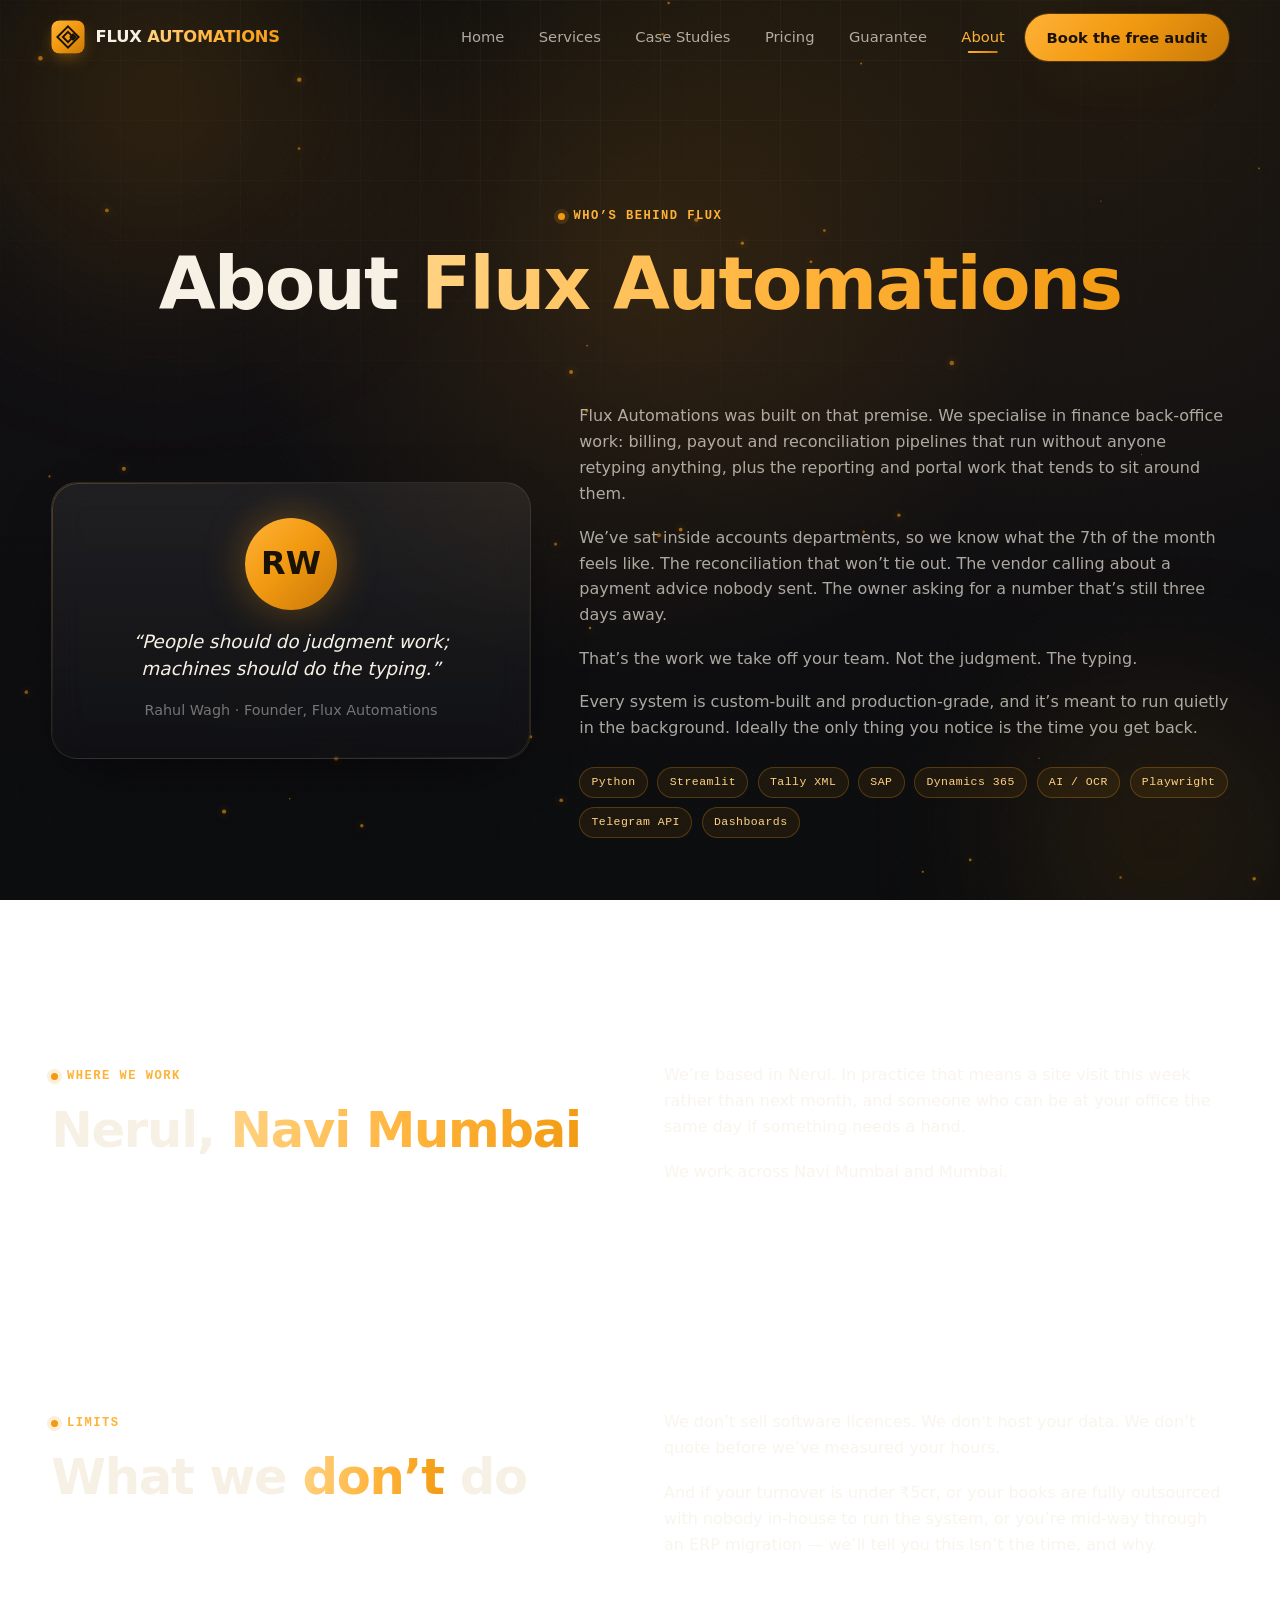
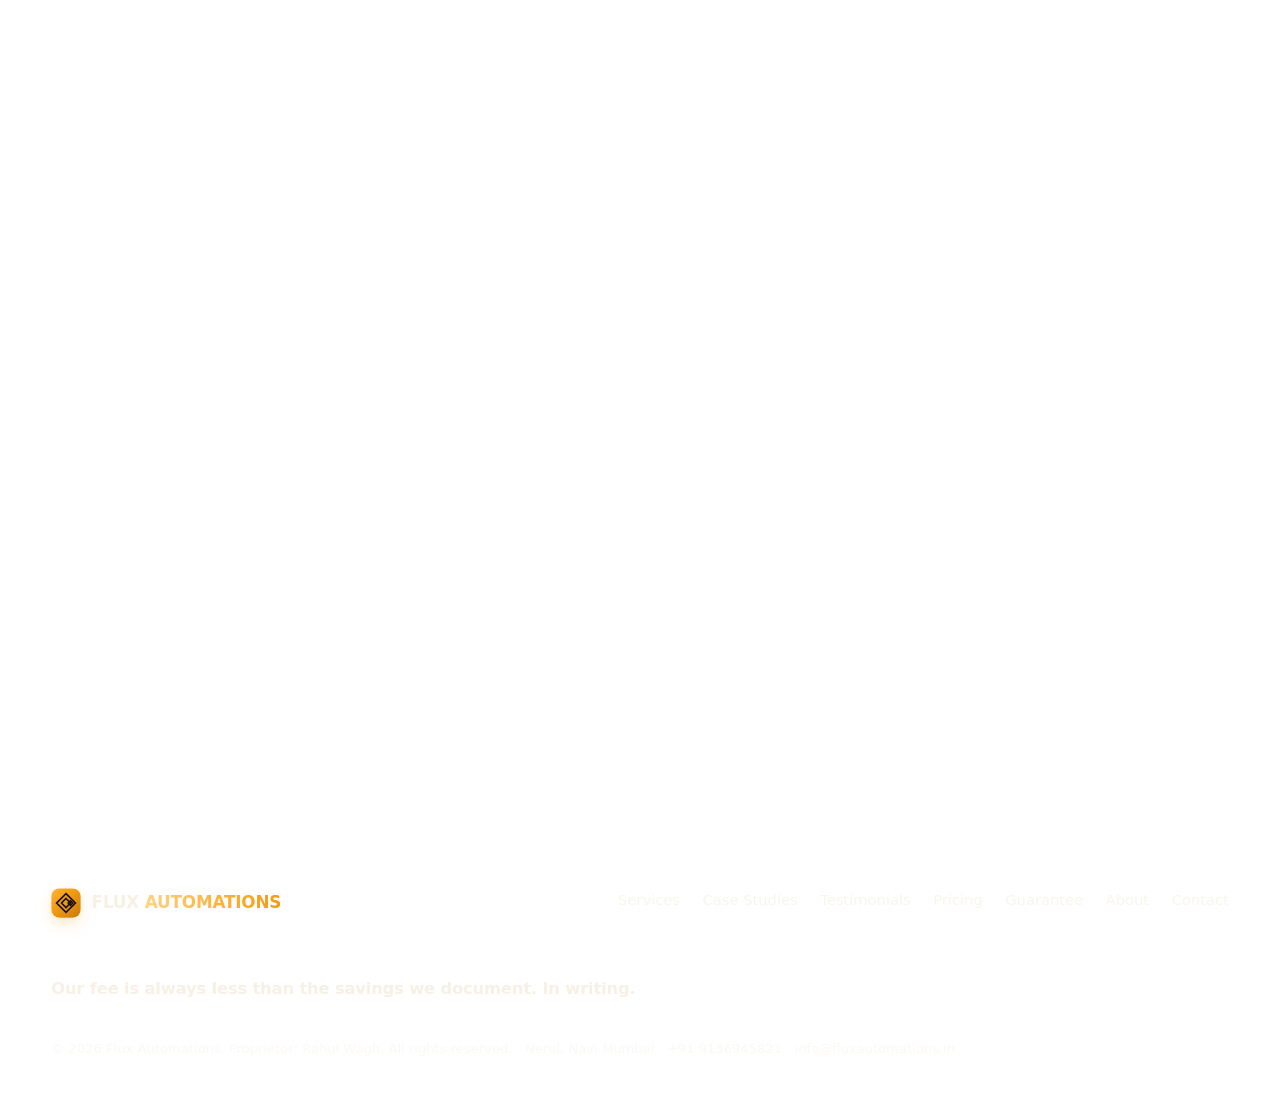
==== commit 5fea2222: "Update website changes" ====
--- a/about.html
+++ b/about.html
@@ -88,10 +88,10 @@
         <p class="who">Rahul Wagh &middot; Founder, Flux Automations</p>
       </div>
       <div class="about-body" data-reveal data-delay="1">
-        <p>Flux Automations was built on that premise. We specialise in finance back-office work &mdash; billing, payout and reconciliation pipelines that run without anyone retyping anything.</p>
-        <p>We&rsquo;ve sat inside accounts departments. We know what the 7th of the month feels like &mdash; the reconciliation that won&rsquo;t tie out, the vendor calling about a payment advice nobody sent, the owner asking for a number that&rsquo;s still three days away.</p>
+        <p>Flux Automations was built on that premise. We specialise in finance back-office work: billing, payout and reconciliation pipelines that run without anyone retyping anything, plus the reporting and portal work that tends to sit around them.</p>
+        <p>We&rsquo;ve sat inside accounts departments, so we know what the 7th of the month feels like. The reconciliation that won&rsquo;t tie out. The vendor calling about a payment advice nobody sent. The owner asking for a number that&rsquo;s still three days away.</p>
         <p>That&rsquo;s the work we take off your team. Not the judgment. The typing.</p>
-        <p>Every system is custom-built, production-grade, and designed to run quietly in the background &mdash; so the only thing you notice is the time you get back.</p>
+        <p>Every system is custom-built and production-grade, and it&rsquo;s meant to run quietly in the background. Ideally the only thing you notice is the time you get back.</p>
         <div class="about-pills"><span class="chip">Python</span><span class="chip">Streamlit</span><span class="chip">Tally XML</span><span class="chip">SAP</span><span class="chip">Dynamics 365</span><span class="chip">AI / OCR</span><span class="chip">Playwright</span><span class="chip">Telegram API</span><span class="chip">Dashboards</span></div>
       </div>
     </div>
@@ -106,7 +106,7 @@
           <h2>Nerul, <span class="grad-text">Navi Mumbai</span></h2>
         </div>
         <div class="col" data-reveal data-delay="1">
-          <p>We&rsquo;re based in Nerul. That means a site visit this week, not next month &mdash; and an engineer who can be at your office the same day if something needs a hand.</p>
+          <p>We&rsquo;re based in Nerul. In practice that means a site visit this week rather than next month, and someone who can be at your office the same day if something needs a hand.</p>
           <p style="margin-top:1.2rem">We work across Navi Mumbai and Mumbai.</p>
         </div>
       </div>
@@ -163,6 +163,7 @@
       <nav class="footer-links" aria-label="Footer">
         <a href="services.html">Services</a>
         <a href="work.html">Case Studies</a>
+        <a href="testimonials.html">Testimonials</a>
         <a href="pricing.html">Pricing</a>
         <a href="guarantee.html">Guarantee</a>
         <a href="about.html">About</a>
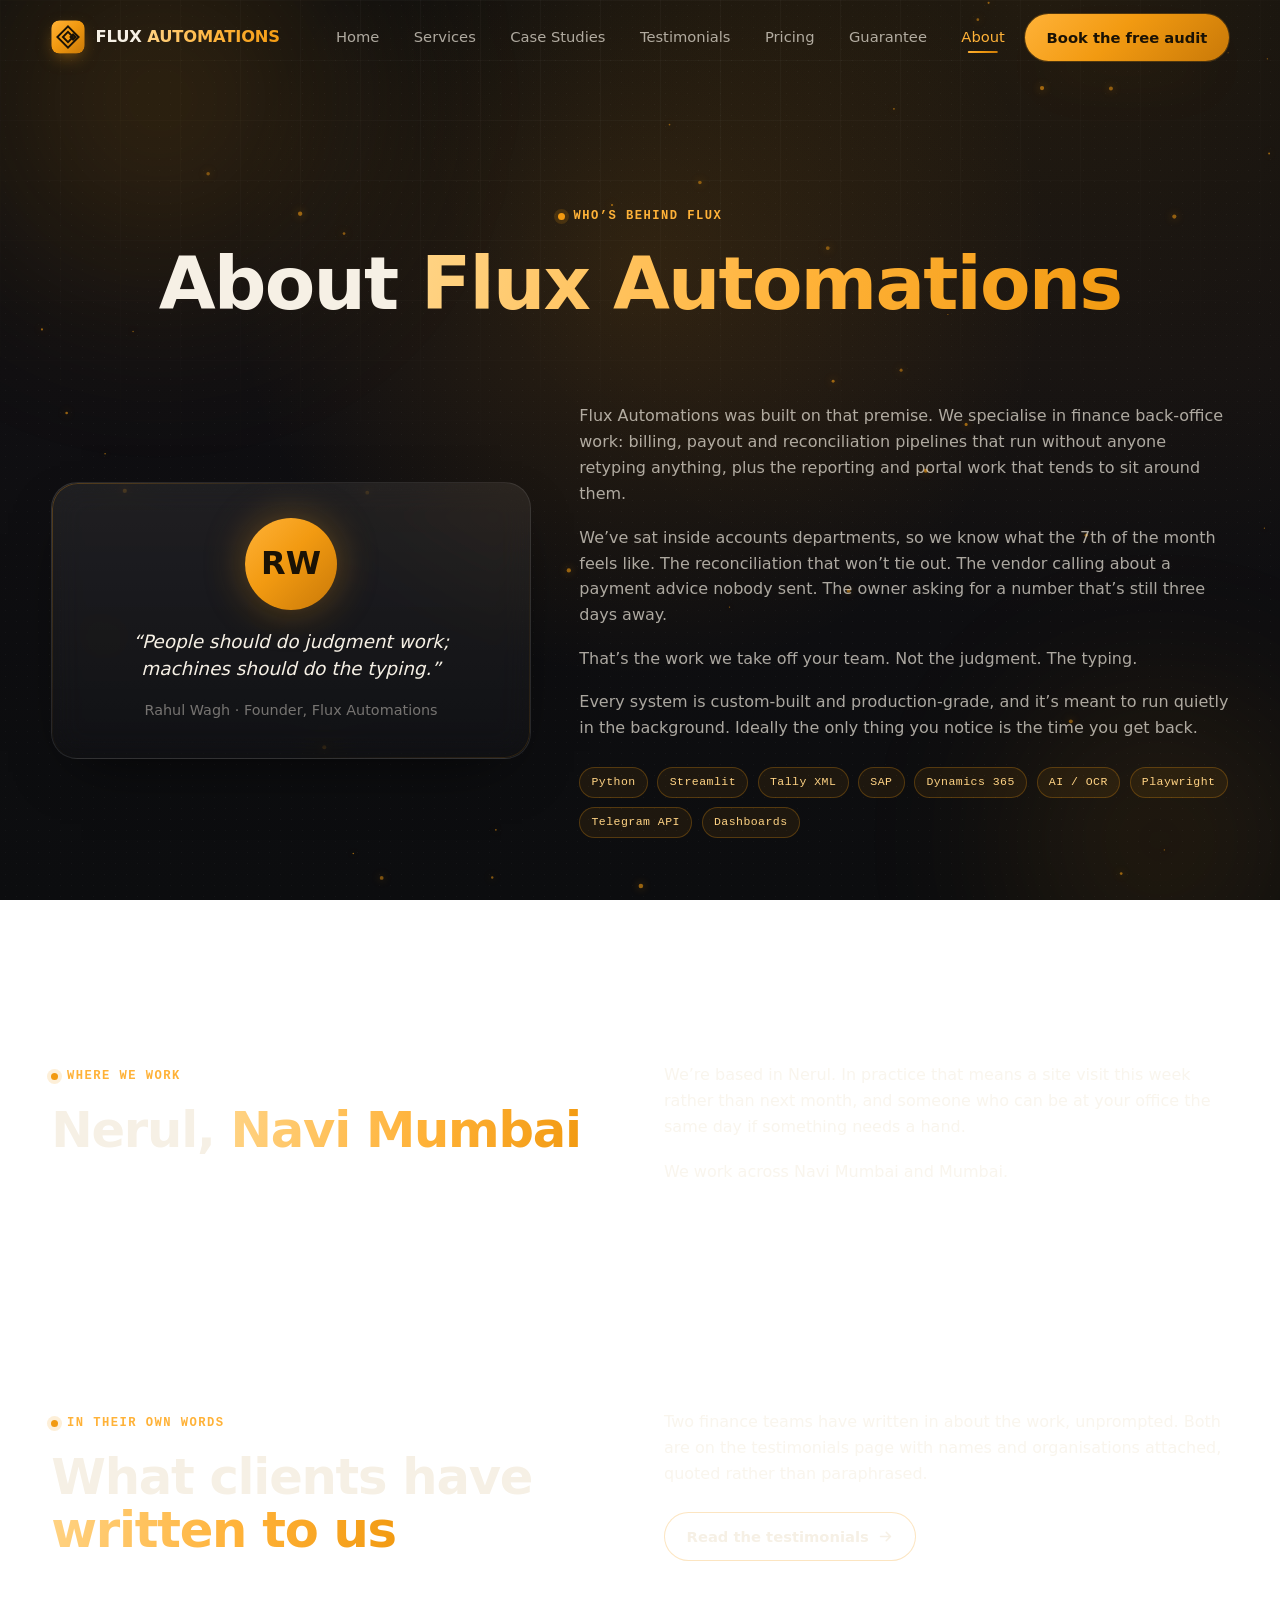
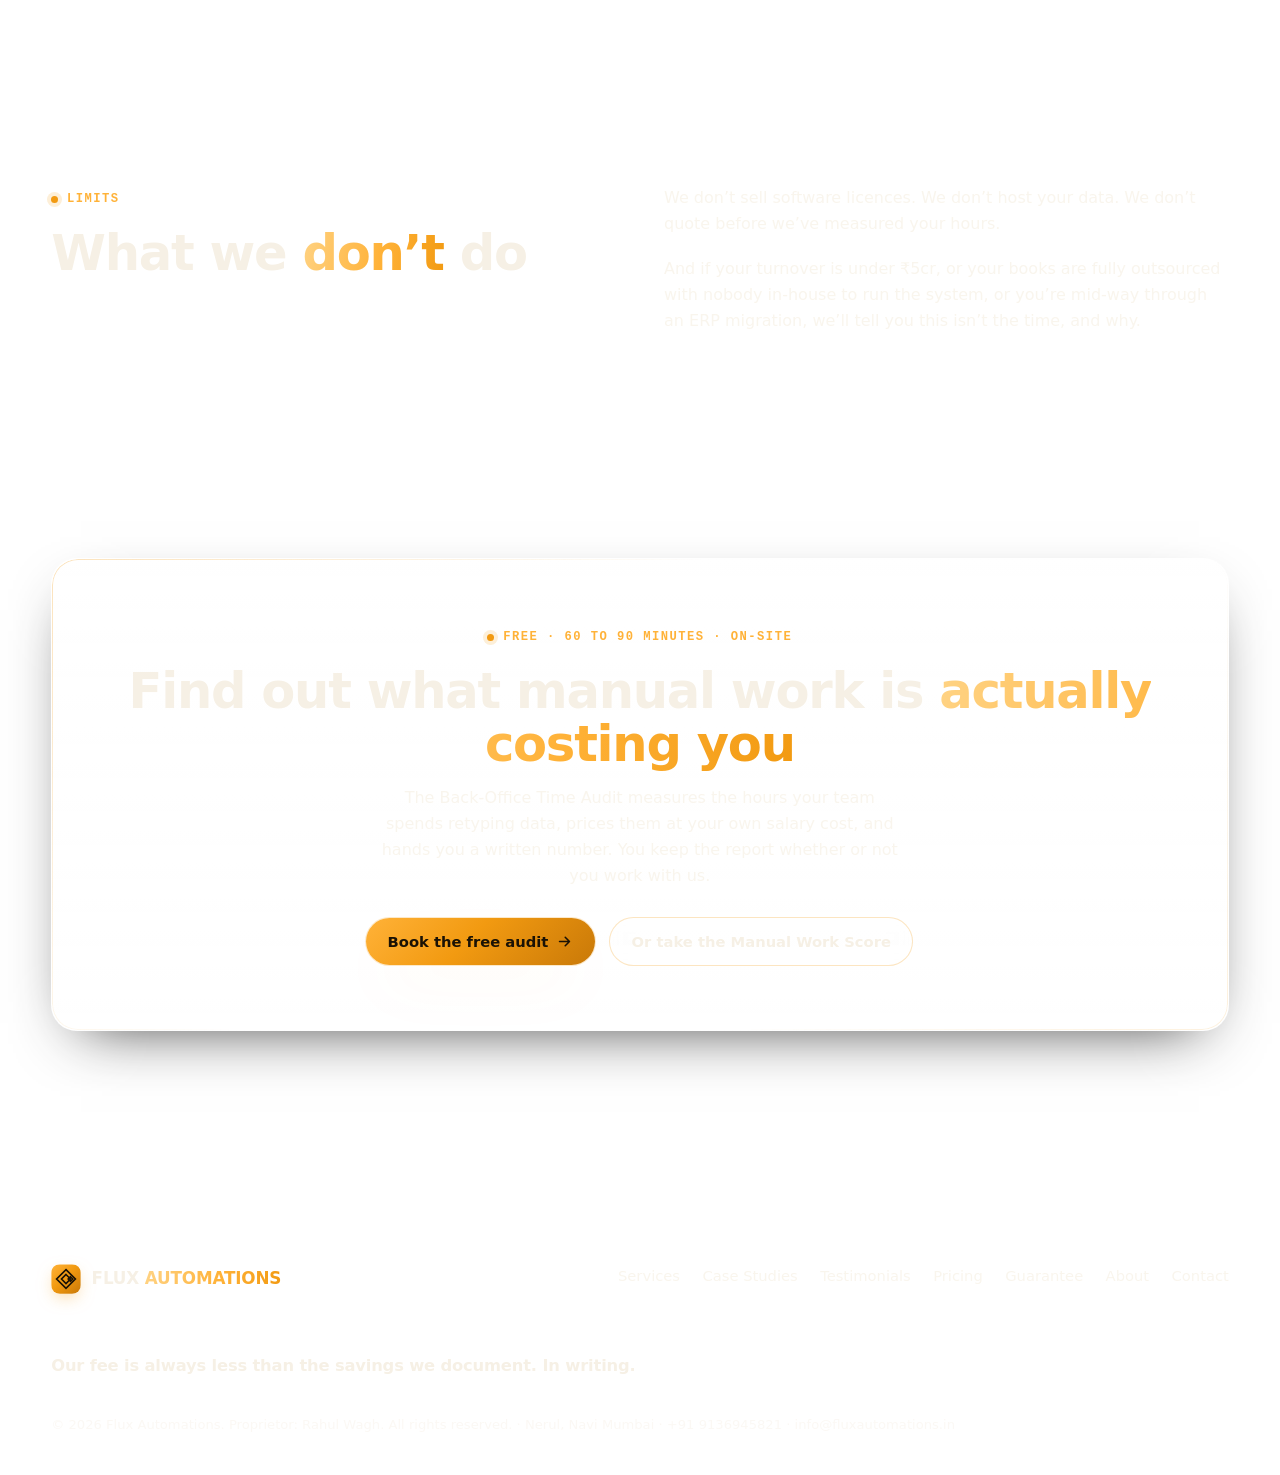
==== commit 093d92e9: "Update website changes" ====
--- a/about.html
+++ b/about.html
@@ -3,11 +3,11 @@
 <head>
 <meta charset="UTF-8">
 <meta name="viewport" content="width=device-width, initial-scale=1.0">
-<title>About Flux Automations &mdash; Nerul, Navi Mumbai</title>
+<title>About Flux Automations, Nerul, Navi Mumbai</title>
 <meta name="description" content="Flux Automations builds finance back-office automation for owner-led SMEs in Navi Mumbai and Mumbai. Based in Nerul. Founded by Rahul Wagh.">
 <meta name="theme-color" content="#0c0d0f">
 <meta property="og:type" content="website">
-<meta property="og:title" content="About Flux Automations — Nerul, Navi Mumbai">
+<meta property="og:title" content="About Flux Automations, Nerul, Navi Mumbai">
 <meta property="og:description" content="Finance back-office automation for owner-led SMEs in Navi Mumbai and Mumbai. Based in Nerul.">
 <meta property="og:image" content="assets/logo.png">
 <meta name="twitter:card" content="summary_large_image">
@@ -62,6 +62,7 @@
       <a class="nl" href="index.html">Home</a>
       <a class="nl" href="services.html">Services</a>
       <a class="nl" href="work.html">Case Studies</a>
+      <a class="nl" href="testimonials.html">Testimonials</a>
       <a class="nl" href="pricing.html">Pricing</a>
       <a class="nl" href="guarantee.html">Guarantee</a>
       <a class="nl" href="about.html">About</a>
@@ -113,6 +114,24 @@
     </div>
   </section>
 
+  <!-- WHAT CLIENTS SAY -->
+  <section class="section">
+    <div class="container">
+      <div class="split">
+        <div class="col" data-reveal>
+          <span class="eyebrow">In their own words</span>
+          <h2>What clients have <span class="grad-text">written to us</span></h2>
+        </div>
+        <div class="col" data-reveal data-delay="1">
+          <p>Two finance teams have written in about the work, unprompted. Both are on the testimonials page with names and organisations attached, quoted rather than paraphrased.</p>
+          <div class="cta-row" style="margin-top:1.6rem">
+            <a class="btn btn-ghost" data-magnetic href="testimonials.html">Read the testimonials <svg viewBox="0 0 24 24" fill="none" stroke="currentColor" stroke-width="2.2" stroke-linecap="round" stroke-linejoin="round"><path d="M5 12h14M13 6l6 6-6 6"/></svg></a>
+          </div>
+        </div>
+      </div>
+    </div>
+  </section>
+
   <!-- WHAT WE DON'T DO -->
   <section class="section">
     <div class="container">
@@ -123,7 +142,7 @@
         </div>
         <div class="col" data-reveal data-delay="1">
           <p>We don&rsquo;t sell software licences. We don&rsquo;t host your data. We don&rsquo;t quote before we&rsquo;ve measured your hours.</p>
-          <p style="margin-top:1.2rem">And if your turnover is under &#8377;5cr, or your books are fully outsourced with nobody in-house to run the system, or you&rsquo;re mid-way through an ERP migration &mdash; we&rsquo;ll tell you this isn&rsquo;t the time, and why.</p>
+          <p style="margin-top:1.2rem">And if your turnover is under &#8377;5cr, or your books are fully outsourced with nobody in-house to run the system, or you&rsquo;re mid-way through an ERP migration, we&rsquo;ll tell you this isn&rsquo;t the time, and why.</p>
         </div>
       </div>
     </div>
@@ -133,7 +152,7 @@
   <div class="container">
     <div class="glass tilt cta-strip" data-reveal>
       <span class="spot"></span>
-      <span class="eyebrow">Free &middot; 60&ndash;90 minutes &middot; on-site</span>
+      <span class="eyebrow">Free &middot; 60 to 90 minutes &middot; on-site</span>
       <h2>Find out what manual work is <span class="grad-text">actually costing you</span></h2>
       <p>The Back-Office Time Audit measures the hours your team spends retyping data, prices them at your own salary cost, and hands you a written number. You keep the report whether or not you work with us.</p>
       <div class="cta-row">
